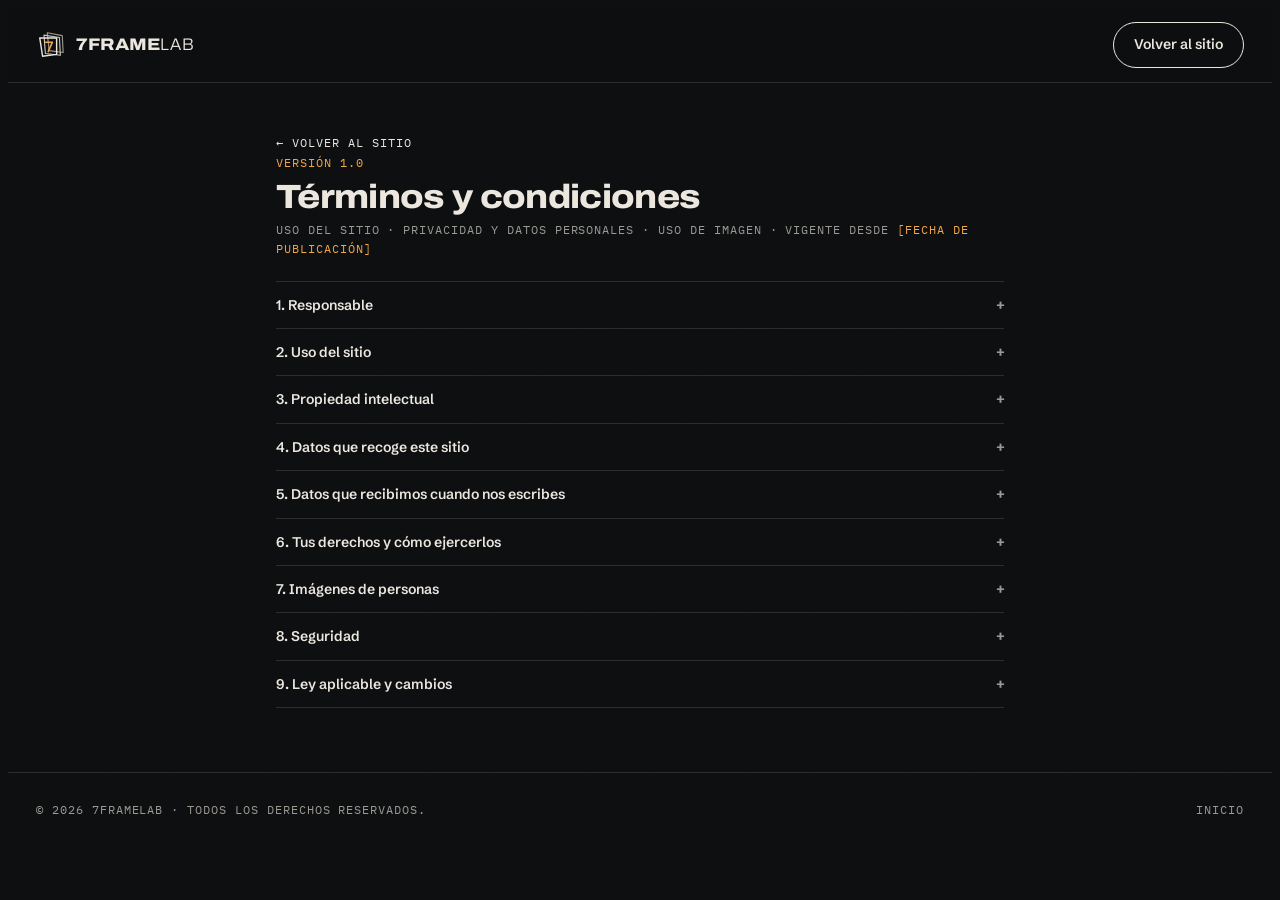
==== terminos.html @ fd94b798 "Sitio 7FrameLab: versión blindada inicial Co-Authored-By: Claude Opus 5.5 <noreply@anthropic.com> Cl" ====
<!doctype html>
<html lang="es-CO">
<head>
<meta charset="utf-8">
<meta name="viewport" content="width=device-width, initial-scale=1, viewport-fit=cover">
<meta http-equiv="Content-Security-Policy" content="default-src 'none'; script-src 'self'; style-src 'self'; img-src 'self' data:; font-src 'self'; connect-src 'none'; media-src 'self'; manifest-src 'self'; base-uri 'none'; form-action 'none'; object-src 'none'; upgrade-insecure-requests; require-trusted-types-for 'script'">
<meta name="referrer" content="strict-origin-when-cross-origin">
<meta name="color-scheme" content="dark">
<title>Términos y condiciones · 7FrameLab</title>
<meta name="description" content="Términos y condiciones, privacidad, datos personales y uso de imagen de 7FrameLab.">
<link rel="icon" href="favicon.svg" type="image/svg+xml">
<link rel="stylesheet" href="css/styles.css">
<script src="js/app.js" defer></script>
</head>
<body>
<header class="nav">
  <div class="wrap">
    <a class="brand" href="index.html" aria-label="7FrameLab, inicio">
      <svg viewBox="0 0 64 64" fill="none" aria-hidden="true">
        <path d="M24 6 L56 12 L58 48 L28 44 Z" stroke="#9a9890" stroke-width="2.4" stroke-linejoin="round"/>
        <path d="M17 11 L50 16 L52 54 L20 50 Z" stroke="#c9c4ba" stroke-width="2.4" stroke-linejoin="round"/>
        <path d="M8 17 L44 17 L44 52 L14 56 Z" stroke="#ece7de" stroke-width="3" stroke-linejoin="round"/>
        <path d="M20 26 H35 L26 46" stroke="#f0a548" stroke-width="3.4" stroke-linecap="round" stroke-linejoin="round"/>
      </svg>
      <span>7FRAME<b>LAB</b></span>
    </a>
    <a class="btn" href="index.html">Volver al sitio</a>
  </div>
</header>

<main class="wrap legal">
  <a class="back mono" href="index.html">← Volver al sitio</a>
  <p class="mono eyebrow">Versión 1.0</p>
  <h1>Términos y condiciones</h1>
  <p class="meta mono">Uso del sitio · Privacidad y datos personales · Uso de imagen · Vigente desde <span class="pending">[fecha de publicación]</span></p>

  <details>
    <summary>1. Responsable</summary>
    <div class="body">
      <p>Este sitio pertenece a <strong>7FrameLab</strong>, estudio creativo audiovisual, representado por <span class="pending">[nombre completo o razón social]</span>, identificado con <span class="pending">[C.C. o NIT]</span>, con domicilio en Manizales, Colombia. Contacto: <span data-mail-user="7framelab" data-mail-domain="gmail.com">7framelab [arroba] gmail.com</span>.</p>
    </div>
  </details>

  <details>
    <summary>2. Uso del sitio</summary>
    <div class="body">
      <p>El sitio presenta el trabajo y los servicios del estudio. La información es orientativa y no constituye una oferta: el alcance, el valor y las condiciones de cada proyecto se fijan en la propuesta o cotización que se firme. No está permitido usar el sitio para fines ilícitos, intentar acceder a sus sistemas sin autorización ni copiarlo para suplantar al estudio.</p>
    </div>
  </details>

  <details>
    <summary>3. Propiedad intelectual</summary>
    <div class="body">
      <p>Las fotografías, videos, textos y diseños son obras de 7FrameLab o de sus autores, protegidas por la Ley 23 de 1982. No se permite reproducirlos, descargarlos para uso comercial, modificarlos ni usarlos para entrenar sistemas de inteligencia artificial sin autorización escrita.</p>
    </div>
  </details>

  <details>
    <summary>4. Datos que recoge este sitio</summary>
    <div class="body">
      <p>Ninguno de forma automática. No hay formularios que envíen información, cookies, analítica, píxeles de seguimiento ni datos guardados en el navegador. Las fuentes y las imágenes se sirven desde el propio sitio. El proveedor de alojamiento puede registrar datos técnicos de conexión, como la dirección IP, para operar y proteger el servicio.</p>
    </div>
  </details>

  <details>
    <summary>5. Datos que recibimos cuando nos escribes</summary>
    <div class="body">
      <p>Si nos contactas por correo o mensaje directo, tratamos los datos que nos des (nombre, contacto, empresa e información del proyecto) para responderte, cotizar, ejecutar y facturar el proyecto y, solo si lo autorizas, hacer seguimiento comercial. No los vendemos ni cedemos. Los conservamos mientras dure la relación y lo que exijan las obligaciones legales y contables. Esta política se rige por la Ley 1581 de 2012 y el Decreto 1074 de 2015.</p>
    </div>
  </details>

  <details>
    <summary>6. Tus derechos y cómo ejercerlos</summary>
    <div class="body">
      <p>Puedes conocer, actualizar y rectificar tus datos, pedir prueba de tu autorización, saber qué uso les damos, revocar la autorización o pedir su supresión, acceder a ellos gratis y quejarte ante la Superintendencia de Industria y Comercio (art. 8, Ley 1581 de 2012).</p>
      <p>Escríbenos con el asunto «Datos personales». Respondemos consultas en máximo 10 días hábiles, prorrogables 5 (art. 14), y reclamos en máximo 15 días hábiles, prorrogables 8 (art. 15). Antes de acudir a la Superintendencia debes haber presentado la consulta o el reclamo ante nosotros (art. 16).</p>
    </div>
  </details>

  <details>
    <summary>7. Imágenes de personas</summary>
    <div class="body">
      <p>Las personas que aparecen en el portafolio autorizaron el uso de su imagen para mostrar el trabajo del estudio. Si apareces en una imagen y quieres que la retiremos, escríbenos y lo atendemos en los plazos del punto 6.</p>
    </div>
  </details>

  <details>
    <summary>8. Seguridad</summary>
    <div class="body">
      <p>El sitio se sirve por HTTPS, no carga código de terceros y bloquea scripts externos. Para reportar una vulnerabilidad, escríbenos al correo del punto 1.</p>
    </div>
  </details>

  <details>
    <summary>9. Ley aplicable y cambios</summary>
    <div class="body">
      <p>Estos términos se rigen por la ley colombiana. Si cambian en algo sustancial, publicaremos la nueva versión en esta página con su fecha.</p>
    </div>
  </details>
</main>

<footer>
  <div class="wrap mono">
    <span>© 2026 7FrameLab · Todos los derechos reservados.</span>
    <span class="legal-links"><a href="index.html">Inicio</a></span>
  </div>
</footer>
</body>
</html>
---- css/styles.css ----
/* Fuentes autoalojadas (OFL-1.1): ninguna petición a servidores de terceros */
@font-face{font-family:"Archivo";src:url("../fonts/archivo-var.woff2") format("woff2");font-weight:100 900;font-stretch:62% 125%;font-style:normal;font-display:swap}
@font-face{font-family:"Schibsted Grotesk";src:url("../fonts/schibsted-400.woff2") format("woff2");font-weight:400;font-display:swap}
@font-face{font-family:"Schibsted Grotesk";src:url("../fonts/schibsted-500.woff2") format("woff2");font-weight:500;font-display:swap}
@font-face{font-family:"Schibsted Grotesk";src:url("../fonts/schibsted-600.woff2") format("woff2");font-weight:600;font-display:swap}
@font-face{font-family:"IBM Plex Mono";src:url("../fonts/plexmono-400.woff2") format("woff2");font-weight:400;font-display:swap}
@font-face{font-family:"IBM Plex Mono";src:url("../fonts/plexmono-500.woff2") format("woff2");font-weight:500;font-display:swap}
/* Layout: una sala de proyección. La página es una tira de 7 frames; el hero es la claqueta.
   Firma visual: los tres marcos girados del logo, que se abren al cargar. */
:root{
  --ink:#0d0e10;          /* fondo: grafito con sesgo frío */
  --ink-2:#15171a;        /* superficies */
  --paper:#ece7de;        /* texto: papel de copia, cálido */
  --muted:#9a9890;        /* texto secundario */
  --line:#2a2c30;         /* divisores */
  --tungsten:#f0a548;     /* acento: luz de tungsteno 3200K */
  --rec:#e4503f;          /* solo el punto de REC */
  --f-display:"Archivo","Arial Black",Helvetica,sans-serif;
  --f-body:"Schibsted Grotesk","Helvetica Neue",Arial,sans-serif;
  --f-mono:"IBM Plex Mono",ui-monospace,Menlo,Consolas,monospace;
  --s-xs:.75rem; --s-sm:.875rem; --s-md:1.0625rem; --s-lg:1.375rem; --s-xl:2rem;
  --s-2xl:clamp(2.4rem,5.5vw,4.5rem); --s-3xl:clamp(3rem,9vw,8.25rem);
  --gutter:max(16px,env(safe-area-inset-left,0px));
  --gutter-r:max(16px,env(safe-area-inset-right,0px));
  --wrap:1240px;
  color-scheme:dark;
}
*{box-sizing:border-box}
html{scroll-behavior:smooth;background:var(--ink)}
body{background:var(--ink);color:var(--paper);font-family:var(--f-body);font-size:var(--s-md);line-height:1.55;-webkit-font-smoothing:antialiased;overflow-x:hidden}
body::before{content:"";position:fixed;inset:0 0 auto;height:env(safe-area-inset-top,0px);z-index:60;background:var(--ink)}
/* grano de película */
body::after{content:"";position:fixed;inset:0;pointer-events:none;z-index:70;opacity:.07;mix-blend-mode:overlay;
  background-image:url("data:image/svg+xml,%3Csvg xmlns='http://www.w3.org/2000/svg' width='160' height='160'%3E%3Cfilter id='n'%3E%3CfeTurbulence type='fractalNoise' baseFrequency='.9' numOctaves='2' stitchTiles='stitch'/%3E%3C/filter%3E%3Crect width='100%25' height='100%25' filter='url(%23n)'/%3E%3C/svg%3E")}
a{color:inherit}
img{max-width:100%;display:block}
:focus-visible{outline:2px solid var(--tungsten);outline-offset:3px}
.wrap{max-width:var(--wrap);margin:0 auto;padding-left:var(--gutter);padding-right:var(--gutter-r)}
.mono{font-family:var(--f-mono);font-size:var(--s-xs);letter-spacing:.08em;text-transform:uppercase}
h1,h2,h3{font-family:var(--f-display);font-stretch:118%;font-weight:800;line-height:.95;letter-spacing:-.02em;margin:0;text-wrap:balance}
h2{font-size:var(--s-2xl)}
p{margin:0}

/* ---------- NAV ---------- */
.nav{position:sticky;top:env(safe-area-inset-top,0px);z-index:50;background:color-mix(in srgb,var(--ink) 82%,transparent);backdrop-filter:blur(10px);-webkit-backdrop-filter:blur(10px);border-bottom:1px solid var(--line)}
.nav .wrap{display:flex;align-items:center;justify-content:space-between;gap:16px;padding-block:14px}
.brand{display:flex;align-items:center;gap:10px;text-decoration:none;font-family:var(--f-display);font-weight:800;font-stretch:115%;letter-spacing:.01em;font-size:1.05rem}
.brand b{font-weight:300;font-stretch:100%;letter-spacing:.06em}
.brand svg{width:30px;height:30px}
.nav ul{display:flex;gap:26px;list-style:none;margin:0;padding:0}
.nav ul a{text-decoration:none;font-size:var(--s-sm);color:var(--muted);transition:color .2s}
.nav ul a:hover{color:var(--paper)}
.btn{display:inline-flex;align-items:center;gap:10px;font-family:var(--f-body);font-weight:600;font-size:var(--s-sm);text-decoration:none;border-radius:999px;padding:11px 20px;border:1px solid var(--paper);color:var(--paper);background:transparent;cursor:pointer;transition:background .2s,color .2s,border-color .2s}
.btn:hover{background:var(--paper);color:var(--ink)}
.btn.solid{background:var(--tungsten);border-color:var(--tungsten);color:var(--ink)}
.btn.solid:hover{background:var(--paper);border-color:var(--paper)}
.menu-btn{display:none}
@media (max-width:860px){
  .nav ul{display:none}
  .nav ul.open{display:flex;position:absolute;top:100%;left:0;right:0;flex-direction:column;gap:0;background:var(--ink);border-bottom:1px solid var(--line);padding:8px var(--gutter-r) 16px var(--gutter)}
  .nav ul.open a{display:block;padding:12px 0;font-size:var(--s-lg);color:var(--paper);font-family:var(--f-display);font-weight:700}
  .menu-btn{display:inline-flex}
  .nav .cta-top{display:none}
}

/* ---------- HERO / CLAQUETA ---------- */
.hero{overflow:hidden}
.frame-tag b{white-space:nowrap}
.hero .wrap{display:grid;grid-template-columns:1.05fr .95fr;gap:48px;align-items:center;padding-block:72px 56px}
.hero-copy{min-width:0;display:grid;gap:28px}
.eyebrow{color:var(--tungsten)}
.hero h1{font-size:var(--s-3xl);font-stretch:125%;font-weight:900}
.hero h1 em{font-style:normal;color:transparent;-webkit-text-stroke:1.5px var(--paper)}
.hero .lede{font-size:var(--s-lg);line-height:1.4;max-width:30ch;color:var(--paper)}
.hero .lede span{color:var(--muted)}
.hero-actions{display:flex;flex-wrap:wrap;gap:12px}
.scroll-hint{color:var(--muted)}
.stack{position:relative;aspect-ratio:4/5;width:100%;max-width:470px;justify-self:center}
.stack figure{position:absolute;inset:0;margin:0;border:2px solid var(--paper);overflow:hidden;background:var(--ink-2);transition:transform 1.1s cubic-bezier(.2,.8,.2,1),opacity .8s}
.stack figure img{width:100%;height:100%;object-fit:cover}
.stack .f3{transform:rotate(9deg) translate(9%,-6%);opacity:.55;border-color:var(--muted)}
.stack .f2{transform:rotate(4deg) translate(4%,-3%);opacity:.8;border-color:#c9c4ba}
.stack .f1{transform:rotate(-3deg)}
.stack.closed figure{transform:none!important}
.vf{position:absolute;inset:0;pointer-events:none;padding:14px;display:flex;flex-direction:column;justify-content:space-between;color:#fff;text-shadow:0 1px 3px rgba(0,0,0,.6)}
.vf .row{display:flex;justify-content:space-between;gap:8px}
.vf .rec{display:inline-flex;align-items:center;gap:7px}
.vf .rec i{width:9px;height:9px;border-radius:50%;background:var(--rec);animation:blink 1.2s steps(2) infinite}
.vf .corners{position:absolute;inset:22%;border:1px solid rgba(255,255,255,.0)}
.vf .corners::before,.vf .corners::after{content:"";position:absolute;width:18px;height:18px;border:1.5px solid rgba(255,255,255,.8)}
.vf .corners::before{top:0;left:0;border-right:0;border-bottom:0}
.vf .corners::after{bottom:0;right:0;border-left:0;border-top:0}
@keyframes blink{50%{opacity:0}}
@media (max-width:860px){
  .hero .wrap{grid-template-columns:1fr;padding-block:40px 40px;gap:44px}
  .stack{max-width:340px;margin-right:6%}
}

/* ---------- MARQUEE ---------- */
.marquee{border-block:1px solid var(--line);overflow:hidden;padding-block:18px;background:var(--ink-2)}
.marquee .track{display:flex;gap:44px;width:max-content;animation:slide 38s linear infinite}
.marquee span{font-family:var(--f-display);font-stretch:125%;font-weight:700;font-size:var(--s-xl);white-space:nowrap;display:flex;align-items:center;gap:44px}
.marquee span::after{content:"";width:12px;height:12px;border:2px solid var(--tungsten);transform:rotate(-6deg)}
.marquee span:nth-child(even){color:transparent;-webkit-text-stroke:1px var(--muted)}
@keyframes slide{to{transform:translateX(-50%)}}

/* ---------- FRAMES (secciones) ---------- */
.frame{padding-block:110px}
.frame-head{display:flex;justify-content:space-between;align-items:flex-end;gap:24px;flex-wrap:wrap;margin-bottom:56px}
.frame-tag{display:flex;align-items:center;gap:12px;color:var(--muted);margin-bottom:18px}
.frame-tag b{color:var(--tungsten);font-weight:500}
.frame-tag::before{content:"";width:28px;height:1px;background:var(--muted)}
.frame-head p{max-width:42ch;color:var(--muted)}
@media (max-width:640px){.frame{padding-block:72px}.frame-head{margin-bottom:36px}}

/* 01 Estudio */
.manifesto{display:grid;grid-template-columns:1.2fr 1fr;gap:64px}
.manifesto h2{font-size:clamp(2rem,4.6vw,3.9rem)}
.manifesto h2 span{color:var(--tungsten)}
.manifesto-body{display:grid;gap:22px;align-content:start;min-width:0}
.manifesto-body p{max-width:52ch}
.principles{list-style:none;margin:8px 0 0;padding:0;border-top:1px solid var(--line)}
.principles li{display:flex;gap:16px;padding:14px 0;border-bottom:1px solid var(--line)}
.principles li span{color:var(--tungsten);flex:none;width:2.4em}
.figures{display:grid;grid-template-columns:repeat(3,1fr);gap:16px;margin-top:72px;border-top:1px solid var(--line);padding-top:32px}
.figures div{display:grid;gap:8px}
.figures strong{font-family:var(--f-display);font-stretch:125%;font-weight:900;font-size:clamp(2.6rem,6vw,4.6rem);line-height:1;font-variant-numeric:tabular-nums}
.figures span{color:var(--muted);font-size:var(--s-sm);max-width:24ch}
@media (max-width:860px){.manifesto{grid-template-columns:1fr;gap:32px}.figures{grid-template-columns:1fr;gap:28px}}

/* 02 Trabajo */
.filters{display:flex;flex-wrap:wrap;gap:8px}
.chip{font-family:var(--f-mono);font-size:var(--s-xs);letter-spacing:.06em;text-transform:uppercase;padding:9px 14px;border-radius:999px;border:1px solid var(--line);background:transparent;color:var(--muted);cursor:pointer;transition:all .2s}
.chip:hover{color:var(--paper);border-color:var(--muted)}
.chip[aria-pressed="true"]{background:var(--paper);color:var(--ink);border-color:var(--paper)}
.grid{columns:3 300px;column-gap:16px}
.shot{break-inside:avoid;margin:0 0 16px;position:relative;cursor:zoom-in;overflow:hidden;background:var(--ink-2);border:0;padding:0;width:100%;display:block;text-align:left;color:inherit}
.shot img{width:100%;height:auto;transition:transform .8s cubic-bezier(.2,.8,.2,1),filter .4s}
.shot:hover img{transform:scale(1.035)}
.shot figcaption{position:absolute;left:0;right:0;bottom:0;padding:40px 14px 12px;display:flex;justify-content:space-between;gap:10px;background:linear-gradient(transparent,rgba(0,0,0,.72));color:#f3efe8}
.shot[hidden]{display:none!important}
.note{margin-top:24px;color:var(--muted);font-size:var(--s-sm)}

/* 03 Documental */
.doc{background:var(--ink-2);border-block:1px solid var(--line)}
.doc-intro{display:grid;grid-template-columns:1fr 1fr;gap:48px;align-items:end;margin-bottom:44px}
.doc-intro blockquote{margin:0;font-family:var(--f-display);font-stretch:110%;font-weight:600;font-size:clamp(1.5rem,3vw,2.3rem);line-height:1.12;text-wrap:balance}
.doc-intro blockquote span{color:var(--tungsten)}
.doc-intro p{color:var(--muted);max-width:46ch}
.reel{display:flex;gap:14px;overflow-x:auto;scroll-snap-type:x mandatory;padding:0 var(--gutter-r) 18px var(--gutter);scrollbar-width:thin;scrollbar-color:var(--line) transparent}
.reel img{flex:none;width:min(320px,78vw);aspect-ratio:4/5;object-fit:cover;scroll-snap-align:start}
.perfs{height:14px;margin:0 0 14px;background:repeating-linear-gradient(90deg,transparent 0 10px,var(--line) 10px 20px);mask:linear-gradient(90deg,transparent,#000 8%,#000 92%,transparent)}
.reel-meta{display:flex;justify-content:space-between;gap:16px;flex-wrap:wrap;color:var(--muted);margin-top:8px}
@media (max-width:860px){.doc-intro{grid-template-columns:1fr;gap:20px}}

/* 04 Servicios */
.services{list-style:none;margin:0;padding:0;border-top:1px solid var(--line)}
.service{display:grid;grid-template-columns:minmax(0,1.1fr) minmax(0,1.3fr) minmax(0,.8fr);gap:32px;padding:30px 0;border-bottom:1px solid var(--line);align-items:baseline;transition:background .3s}
.service h3{font-size:clamp(1.5rem,2.8vw,2.3rem);font-stretch:112%;font-weight:750}
.service p{color:var(--muted);max-width:46ch}
.service .for{color:var(--paper);text-align:right}
.service:hover h3{color:var(--tungsten)}
@media (max-width:860px){.service{grid-template-columns:1fr;gap:10px}.service .for{text-align:left;color:var(--muted)}}

/* 05 Proceso */
.steps{display:grid;grid-template-columns:repeat(4,minmax(0,1fr));gap:16px;list-style:none;margin:0;padding:0;counter-reset:s}
.step{border:1px solid var(--line);padding:26px 22px 28px;display:grid;gap:14px;align-content:start;position:relative;background:var(--ink)}
.step .n{font-family:var(--f-display);font-stretch:125%;font-weight:900;font-size:3.2rem;line-height:1;color:transparent;-webkit-text-stroke:1.2px var(--tungsten)}
.step h3{font-size:1.45rem;font-stretch:110%}
.step p{color:var(--muted);font-size:var(--s-sm)}
.step .out{color:var(--paper);border-top:1px solid var(--line);padding-top:12px}
@media (max-width:980px){.steps{grid-template-columns:repeat(2,minmax(0,1fr))}}
@media (max-width:560px){.steps{grid-template-columns:1fr}}

/* 06 Looks */
.looks{display:grid;grid-template-columns:minmax(0,1.35fr) minmax(0,1fr);gap:48px;align-items:start}
.viewer{position:relative;aspect-ratio:640/428;overflow:hidden;border:1px solid var(--line);background:#000;user-select:none;touch-action:pan-y}
.viewer img{position:absolute;inset:0;width:100%;height:100%;object-fit:cover}
.viewer .graded{clip-path:inset(0 0 0 var(--cut,50%))}
.viewer .tint{position:absolute;inset:0;clip-path:inset(0 0 0 var(--cut,50%));pointer-events:none}
.viewer .handle{position:absolute;top:0;bottom:0;left:var(--cut,50%);width:2px;background:var(--paper);transform:translateX(-1px);pointer-events:none}
.viewer .handle::after{content:"⇆";position:absolute;top:50%;left:50%;transform:translate(-50%,-50%);width:38px;height:38px;border-radius:50%;background:var(--paper);color:var(--ink);display:grid;place-items:center;font-size:15px}
.viewer .lbl{position:absolute;top:12px;padding:5px 9px;background:rgba(0,0,0,.55);color:#fff}
.viewer .lbl.l{left:12px}.viewer .lbl.r{right:12px}
.viewer input{position:absolute;inset:0;width:100%;height:100%;opacity:0;cursor:ew-resize;margin:0}
.looks-side{display:grid;gap:22px;min-width:0}
.look-group{display:grid;gap:10px}
.look-group .mono{color:var(--muted)}
.look-list{display:flex;flex-wrap:wrap;gap:8px}
.specs{display:grid;grid-template-columns:auto 1fr;gap:10px 18px;border-top:1px solid var(--line);padding-top:18px;font-size:var(--s-sm)}
.specs dt{color:var(--muted)}
.specs dd{margin:0}
@media (max-width:860px){.looks{grid-template-columns:1fr;gap:28px}}

/* 07 Contacto */
.contact{border-top:1px solid var(--line)}
.contact h2{font-size:var(--s-3xl);font-stretch:125%;font-weight:900}
.contact h2 span{color:var(--tungsten)}
.contact-grid{display:grid;grid-template-columns:1.2fr 1fr;gap:56px;margin-top:56px}
.brief{display:grid;gap:18px;min-width:0}
.brief .chips{display:flex;flex-wrap:wrap;gap:8px}
.brief textarea{width:100%;min-height:120px;resize:vertical;background:var(--ink-2);color:var(--paper);border:1px solid var(--line);padding:14px;font:inherit;font-size:var(--s-md);border-radius:2px}
.brief textarea::placeholder{color:#6f6e69}
.brief .row{display:flex;flex-wrap:wrap;gap:12px;align-items:center}
.status{color:var(--tungsten);font-size:var(--s-sm);min-height:1.4em}
.channels{display:grid;gap:0;border-top:1px solid var(--line);align-content:start}
.channel{display:grid;gap:6px;padding:20px 0;border-bottom:1px solid var(--line)}
.channel .mono{color:var(--muted)}
.channel .v{font-family:var(--f-display);font-stretch:108%;font-weight:700;font-size:clamp(1.25rem,2.4vw,1.75rem);word-break:break-word;display:flex;align-items:center;gap:12px;flex-wrap:wrap}
.channel .v a{text-decoration:none}
.channel .v a:hover{color:var(--tungsten)}
.copy{font-family:var(--f-mono);font-size:var(--s-xs);text-transform:uppercase;letter-spacing:.06em;border:1px solid var(--line);background:transparent;color:var(--muted);padding:6px 10px;border-radius:999px;cursor:pointer}
.copy:hover{color:var(--paper);border-color:var(--muted)}
@media (max-width:860px){.contact-grid{grid-template-columns:1fr;gap:40px}}

footer{border-top:1px solid var(--line)}
footer .wrap{display:flex;justify-content:space-between;gap:16px;flex-wrap:wrap;padding-block:28px;color:var(--muted)}

/* Lightbox */
dialog{border:0;padding:0;background:transparent;max-width:min(92vw,900px);max-height:92vh}
dialog::backdrop{background:rgba(5,5,6,.92)}
dialog img{max-height:84vh;width:auto;margin:0 auto}
dialog .cap{display:flex;justify-content:space-between;gap:12px;color:var(--paper);padding-top:12px}
dialog button{background:transparent;border:1px solid var(--muted);color:var(--paper);border-radius:999px;padding:6px 12px;cursor:pointer;font-family:var(--f-mono);font-size:var(--s-xs)}

@media (prefers-reduced-motion:reduce){
  *,*::before,*::after{animation:none!important;transition:none!important}
  html{scroll-behavior:auto}
}

/* Utilidades (reemplazan estilos en línea, compatibles con CSP estricta) */
.pt0{padding-top:0!important}
.muted{color:var(--muted)}
.m0{margin:0!important}
.legal-links{display:flex;gap:18px;flex-wrap:wrap}
.legal-links a{color:var(--muted);text-decoration:none}
.legal-links a:hover{color:var(--paper)}
.consent{color:var(--muted);font-size:var(--s-sm);max-width:60ch}
.consent a{color:var(--paper)}
noscript .ns{display:block;padding:12px var(--gutter-r) 12px var(--gutter);background:var(--ink-2);color:var(--muted);font-size:var(--s-sm)}

/* Términos y condiciones: compacto, letra pequeña */
.legal{padding-block:48px 64px;max-width:760px;font-size:var(--s-sm);line-height:1.6}
.legal h1{font-size:clamp(1.5rem,3.2vw,2.1rem);font-stretch:112%;margin:10px 0 6px}
.legal .meta{color:var(--muted);margin-bottom:22px;font-size:var(--s-xs)}
.legal details{border-top:1px solid var(--line)}
.legal details:last-of-type{border-bottom:1px solid var(--line)}
.legal summary{cursor:pointer;list-style:none;display:flex;justify-content:space-between;gap:12px;padding:12px 0;font-weight:600;color:var(--paper)}
.legal summary::-webkit-details-marker{display:none}
.legal summary::after{content:"+";font-family:var(--f-mono);color:var(--muted)}
.legal details[open] summary::after{content:"–"}
.legal .body{display:grid;gap:8px;padding:0 0 14px;color:#cfcac1}
.legal ul,.legal ol{margin:0;padding-left:1.15em;display:grid;gap:4px}
.legal strong{color:var(--paper)}
.legal .pending{color:var(--tungsten)}
.legal a{color:var(--paper)}
.back{display:inline-flex;color:var(--muted);text-decoration:none;font-size:var(--s-xs)}
.back:hover{color:var(--paper)}
.legal-links a{font-size:var(--s-xs)}
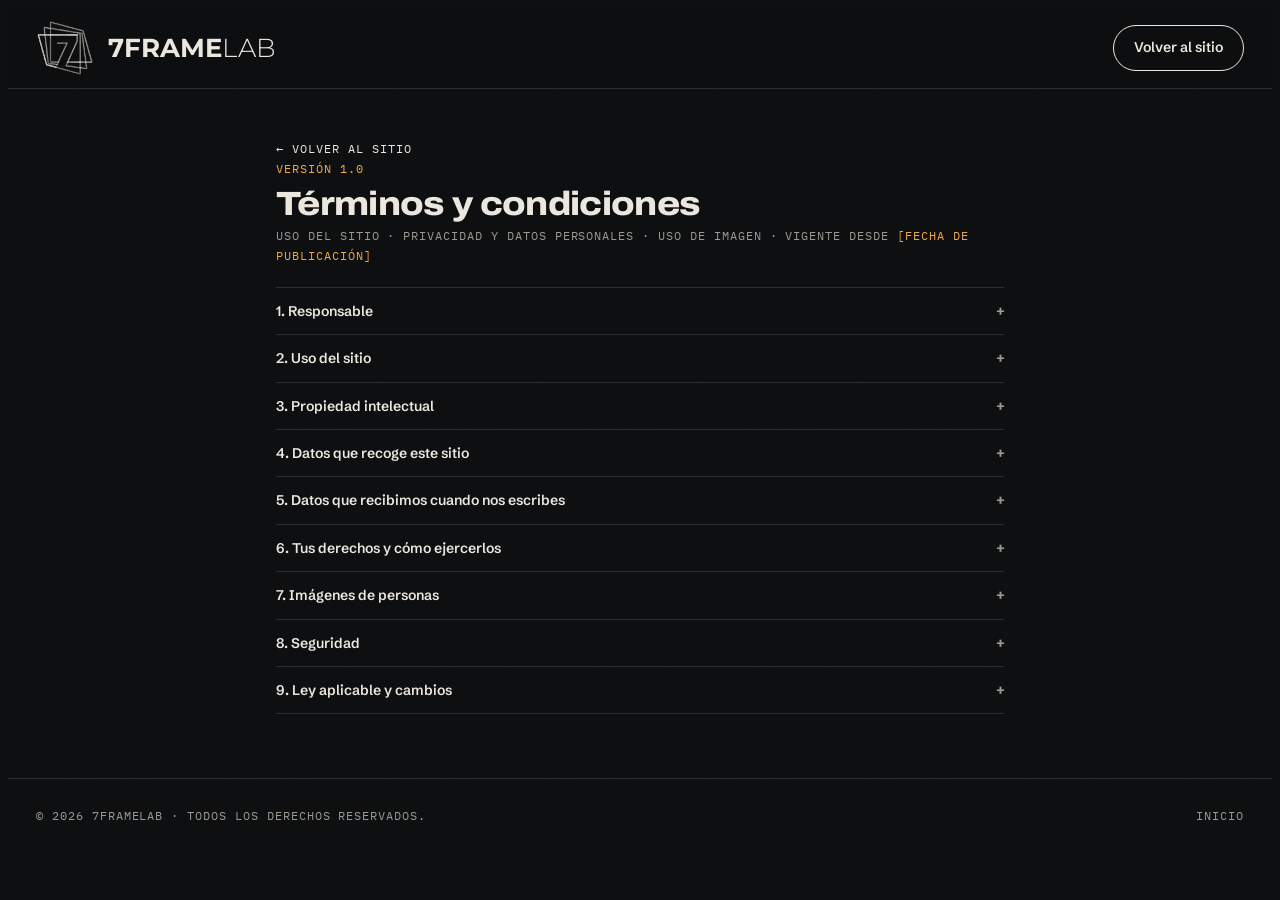
==== commit c086ddc8: "Logo original en el menú, más grande; se quita el logo sobre el video Co-Authored-By: Claude Opus 5." ====
--- a/terminos.html
+++ b/terminos.html
@@ -8,7 +8,8 @@
 <meta name="color-scheme" content="dark">
 <title>Términos y condiciones · 7FrameLab</title>
 <meta name="description" content="Términos y condiciones, privacidad, datos personales y uso de imagen de 7FrameLab.">
-<link rel="icon" href="favicon.svg" type="image/svg+xml">
+<link rel="icon" href="favicon.png" type="image/png">
+<link rel="apple-touch-icon" href="favicon.png">
 <link rel="stylesheet" href="css/styles.css">
 <script src="js/app.js" defer></script>
 </head>
@@ -16,13 +17,8 @@
 <header class="nav">
   <div class="wrap">
     <a class="brand" href="index.html" aria-label="7FrameLab, inicio">
-      <svg viewBox="0 0 64 64" fill="none" aria-hidden="true">
-        <path d="M24 6 L56 12 L58 48 L28 44 Z" stroke="#9a9890" stroke-width="2.4" stroke-linejoin="round"/>
-        <path d="M17 11 L50 16 L52 54 L20 50 Z" stroke="#c9c4ba" stroke-width="2.4" stroke-linejoin="round"/>
-        <path d="M8 17 L44 17 L44 52 L14 56 Z" stroke="#ece7de" stroke-width="3" stroke-linejoin="round"/>
-        <path d="M20 26 H35 L26 46" stroke="#f0a548" stroke-width="3.4" stroke-linecap="round" stroke-linejoin="round"/>
-      </svg>
-      <span>7FRAME<b>LAB</b></span>
+      <img class="brand-mark" src="img/logo-mark.png" alt="" width="212" height="203">
+      <span class="wm"><b>7FRAME</b>LAB</span>
     </a>
     <a class="btn" href="index.html">Volver al sitio</a>
   </div>
--- a/css/styles.css
+++ b/css/styles.css
@@ -1,3 +1,5 @@
+@font-face{font-family:"Montserrat";src:url("../fonts/montserrat-300.woff2") format("woff2");font-weight:300;font-display:swap}
+@font-face{font-family:"Montserrat";src:url("../fonts/montserrat-700.woff2") format("woff2");font-weight:700;font-display:swap}
 /* Fuentes autoalojadas (OFL-1.1): ninguna petición a servidores de terceros */
 @font-face{font-family:"Archivo";src:url("../fonts/archivo-var.woff2") format("woff2");font-weight:100 900;font-stretch:62% 125%;font-style:normal;font-display:swap}
 @font-face{font-family:"Schibsted Grotesk";src:url("../fonts/schibsted-400.woff2") format("woff2");font-weight:400;font-display:swap}
@@ -257,3 +259,84 @@
 .back{display:inline-flex;color:var(--muted);text-decoration:none;font-size:var(--s-xs)}
 .back:hover{color:var(--paper)}
 .legal-links a{font-size:var(--s-xs)}
+
+/* Video */
+.motion{margin-top:56px;display:grid;gap:18px}
+.motion-head{display:flex;justify-content:space-between;align-items:baseline;gap:12px;flex-wrap:wrap}
+.motion-head h3{font-size:clamp(1.5rem,3vw,2.2rem);font-stretch:115%}
+.motion-grid{display:grid;grid-template-columns:minmax(0,1.58fr) minmax(0,1fr);grid-template-rows:auto auto;gap:16px}
+.clip{position:relative;margin:0;overflow:hidden;background:#000;cursor:pointer}
+.clip.wide{aspect-ratio:16/9}
+.clip.tall{grid-column:2;grid-row:1 / span 2}
+.clip video{width:100%;height:100%;object-fit:cover;display:block}
+.clip figcaption{position:absolute;left:0;right:0;bottom:0;padding:34px 14px 12px;display:flex;justify-content:space-between;align-items:center;gap:10px;background:linear-gradient(transparent,rgba(0,0,0,.75));color:#f3efe8}
+.clip.paused::after{content:"▶";position:absolute;top:50%;left:50%;transform:translate(-50%,-50%);width:58px;height:58px;border-radius:50%;background:rgba(236,231,222,.92);color:var(--ink);display:grid;place-items:center;font-size:20px;padding-left:4px}
+.snd{font:inherit;text-transform:uppercase;letter-spacing:.06em;font-size:var(--s-xs);background:rgba(0,0,0,.45);color:#fff;border:1px solid rgba(255,255,255,.5);border-radius:999px;padding:6px 10px;cursor:pointer}
+.snd[aria-pressed="true"]{background:var(--tungsten);color:var(--ink);border-color:var(--tungsten)}
+@media (max-width:760px){
+  .motion-grid{grid-template-columns:1fr}
+  .clip.tall{grid-column:auto;grid-row:auto;aspect-ratio:9/16;max-width:360px;width:100%;justify-self:center}
+}
+
+/* Hero cinematográfico con video */
+.hero-film{position:relative;min-height:clamp(560px,86vh,920px);display:flex;align-items:stretch;overflow:hidden;background:#000;isolation:isolate}
+.hero-bg{position:absolute;inset:0;width:100%;height:100%;object-fit:cover;z-index:-3;transform:scale(1.04);animation:push 22s ease-out forwards}
+@keyframes push{to{transform:scale(1.12)}}
+.hero-shade{position:absolute;inset:0;z-index:-2;background:
+  linear-gradient(90deg,rgba(8,9,10,.86) 0%,rgba(8,9,10,.55) 42%,rgba(8,9,10,.08) 75%),
+  linear-gradient(0deg,rgba(13,14,16,1) 0%,rgba(13,14,16,0) 32%)}
+.matte{position:absolute;left:0;right:0;height:50%;background:#000;z-index:2;transition:height 1.4s cubic-bezier(.7,0,.2,1)}
+.matte.top{top:0}.matte.bottom{bottom:0}
+.hero-film.open .matte{height:5.5%}
+.hero-vf{position:absolute;inset:calc(5.5% + 18px) max(18px,env(safe-area-inset-right,0px)) calc(5.5% + 18px) max(18px,env(safe-area-inset-left,0px));z-index:1;pointer-events:none;color:rgba(255,255,255,.88);display:flex;justify-content:space-between;align-items:flex-start;opacity:0;transition:opacity .8s .9s}
+.hero-film.open .hero-vf{opacity:1}
+.hero-vf .rec{display:inline-flex;align-items:center;gap:8px}
+.hero-vf .rec i{width:9px;height:9px;border-radius:50%;background:var(--rec);animation:blink 1.2s steps(2) infinite}
+.hero-vf .corner{position:absolute;width:22px;height:22px;border:1.5px solid rgba(255,255,255,.7)}
+.hero-vf .tl{top:30px;left:0;border-right:0;border-bottom:0}.hero-vf .tr{top:30px;right:0;border-left:0;border-bottom:0}
+.hero-vf .bl{bottom:0;left:0;border-right:0;border-top:0}.hero-vf .br{bottom:0;right:0;border-left:0;border-top:0}
+.hero-inner{position:relative;z-index:3;display:flex;flex-direction:column;justify-content:flex-end;gap:44px;width:100%;padding-block:clamp(110px,14vh,170px) calc(5.5% + 34px)}
+.hero-film .hero-copy{display:grid;gap:24px;max-width:760px;opacity:0;transform:translateY(18px);transition:opacity 1s .7s,transform 1s .7s}
+.hero-film.open .hero-copy{opacity:1;transform:none}
+.hero-film h1{font-size:var(--s-3xl);font-stretch:125%;font-weight:900;text-shadow:0 2px 30px rgba(0,0,0,.35)}
+.hero-film h1 em{font-style:normal;color:transparent;-webkit-text-stroke:1.5px var(--paper)}
+.hero-film .lede{font-size:var(--s-lg);line-height:1.4;max-width:32ch}
+.hero-film .lede span{color:#c9c4ba}
+.hero-actions{display:flex;flex-wrap:wrap;gap:12px}
+.btn.ghost{background:rgba(13,14,16,.35);backdrop-filter:blur(6px);-webkit-backdrop-filter:blur(6px)}
+.hero-foot{display:flex;justify-content:space-between;align-items:center;gap:16px;flex-wrap:wrap;color:#c9c4ba}
+.hero-foot .credit{display:inline-flex;align-items:center;gap:12px;flex-wrap:wrap}
+@media (max-width:760px){
+  .hero-film{min-height:clamp(560px,92vh,820px)}
+  .hero-shade{background:linear-gradient(0deg,rgba(13,14,16,1) 0%,rgba(13,14,16,.78) 45%,rgba(13,14,16,.25) 100%)}
+  .hero-film.open .matte{height:3.5%}
+  .hero-vf{inset:calc(3.5% + 14px) 16px calc(3.5% + 14px) 16px}
+  .hero-foot{justify-content:flex-start}
+}
+@media (prefers-reduced-motion:reduce){.hero-bg{animation:none;transform:none}.matte{height:5.5%}.hero-vf,.hero-film .hero-copy{opacity:1;transform:none}}
+
+/* Ajustes: titular del hero proporcionado a la pantalla y recorte de las franjas negras del video de moda */
+.hero-film h1{font-size:clamp(2.6rem,min(7.2vw,11vh),7rem)}
+.hero-inner{padding-block:clamp(72px,9vh,120px) calc(5.5% + 30px);gap:34px}
+.clip.lb video{transform:scale(1.34)}
+
+/* Estudio: los marcos del logo acompañan el manifiesto */
+.manifesto-visual{display:grid;gap:56px;align-content:start;min-width:0}
+.reason{margin:0;display:grid;grid-template-columns:minmax(0,1fr) minmax(0,.8fr);gap:40px;align-items:end}
+.reason .stack{max-width:360px;justify-self:start;margin:10px 0 0 4%}
+.reason-cap{display:grid;gap:14px;padding-bottom:8px}
+.reason-cap .mono{color:var(--tungsten)}
+.reason-cap ol{list-style:none;margin:0;padding:0;border-top:1px solid var(--line)}
+.reason-cap li{padding:12px 0;border-bottom:1px solid var(--line);color:var(--muted)}
+.reason-cap b{color:var(--paper);font-family:var(--f-display);font-stretch:112%;font-weight:750}
+@media (max-width:860px){.reason{grid-template-columns:1fr;gap:32px}.reason .stack{max-width:320px;margin:10px auto 0 4%}}
+#estudio{overflow-x:clip}
+
+/* Logo del menú: fiel al original (marcos en grises, sin color), más grande */
+.brand{gap:14px;font-size:1rem}
+.brand-mark{height:56px;width:auto;display:block}
+.brand .wm{font-family:"Montserrat",var(--f-body);font-weight:300;font-size:1.6rem;letter-spacing:.02em;line-height:1;color:var(--paper)}
+.brand .wm b{font-weight:700;letter-spacing:0}
+.nav .wrap{padding-block:12px}
+@media (max-width:860px){.brand-mark{height:44px}.brand .wm{font-size:1.25rem}.brand{gap:10px}}
+@media (max-width:380px){.brand .wm{font-size:1.1rem}}
